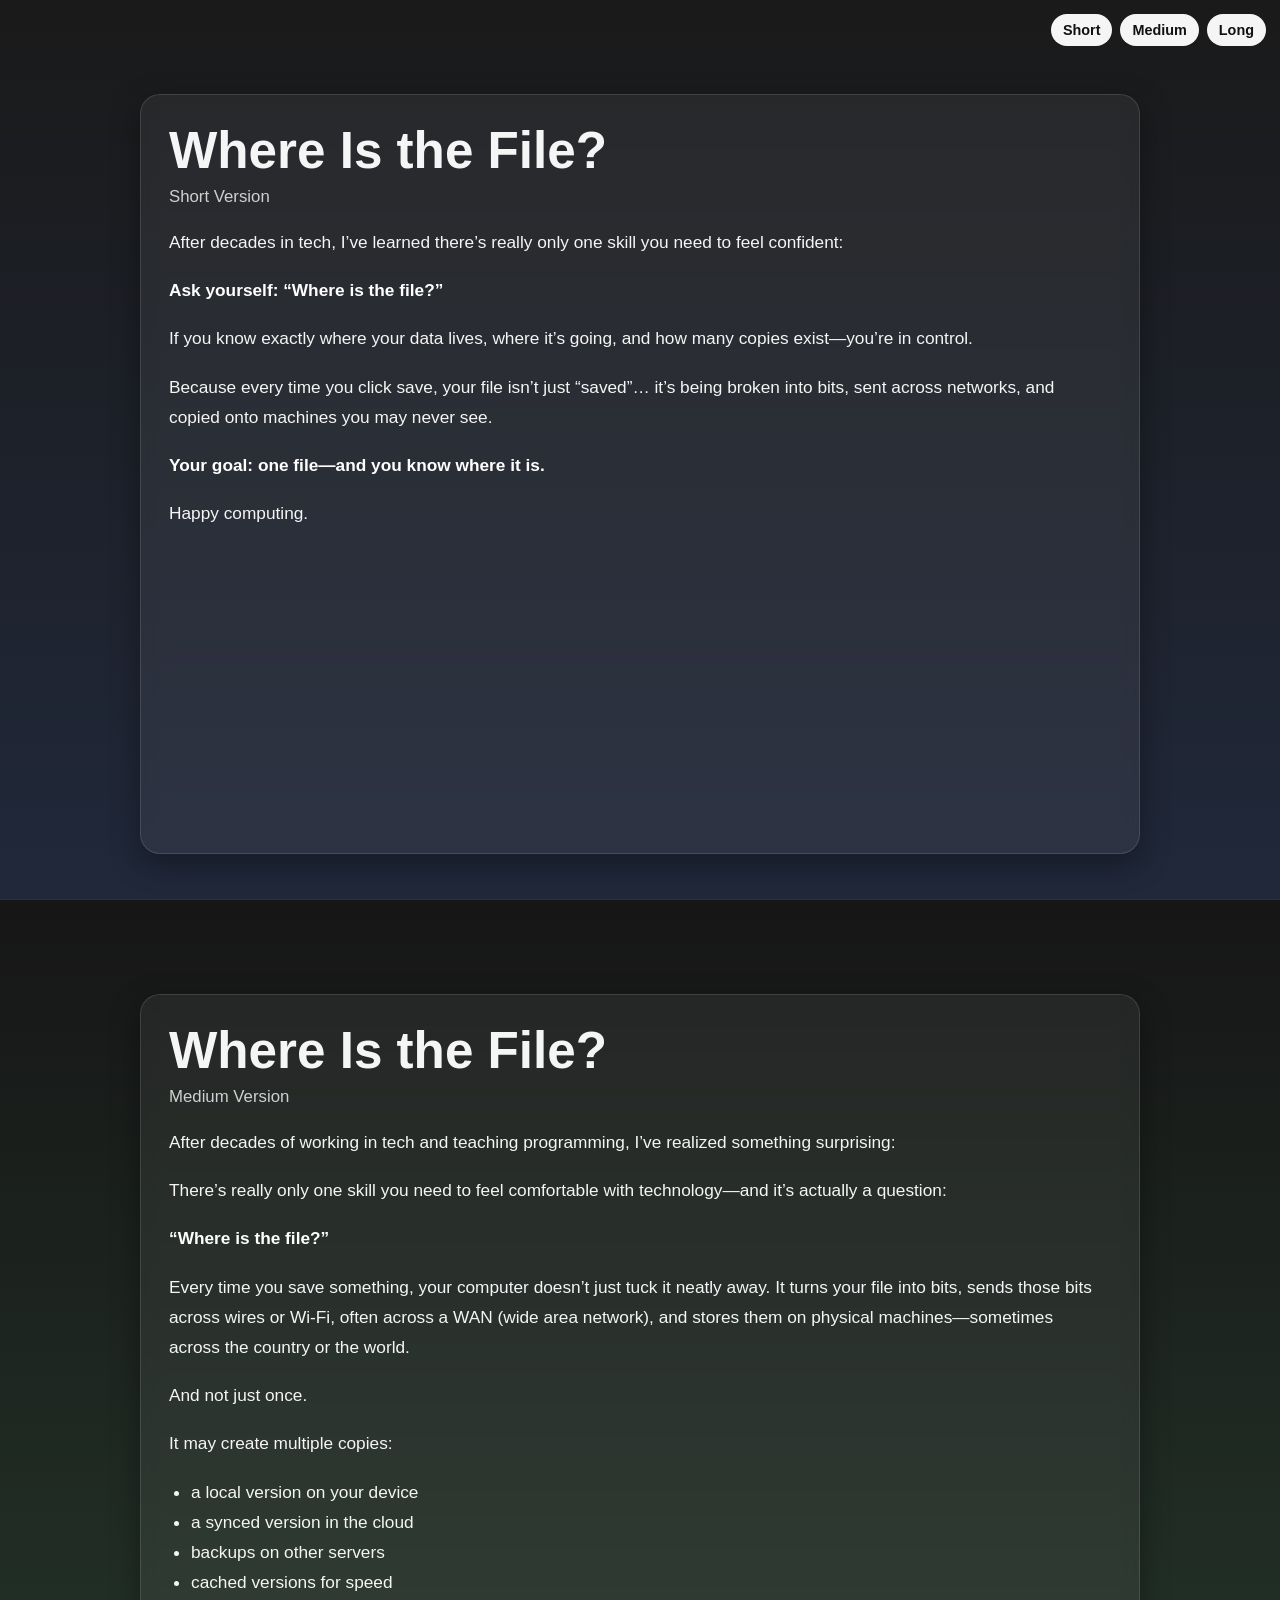
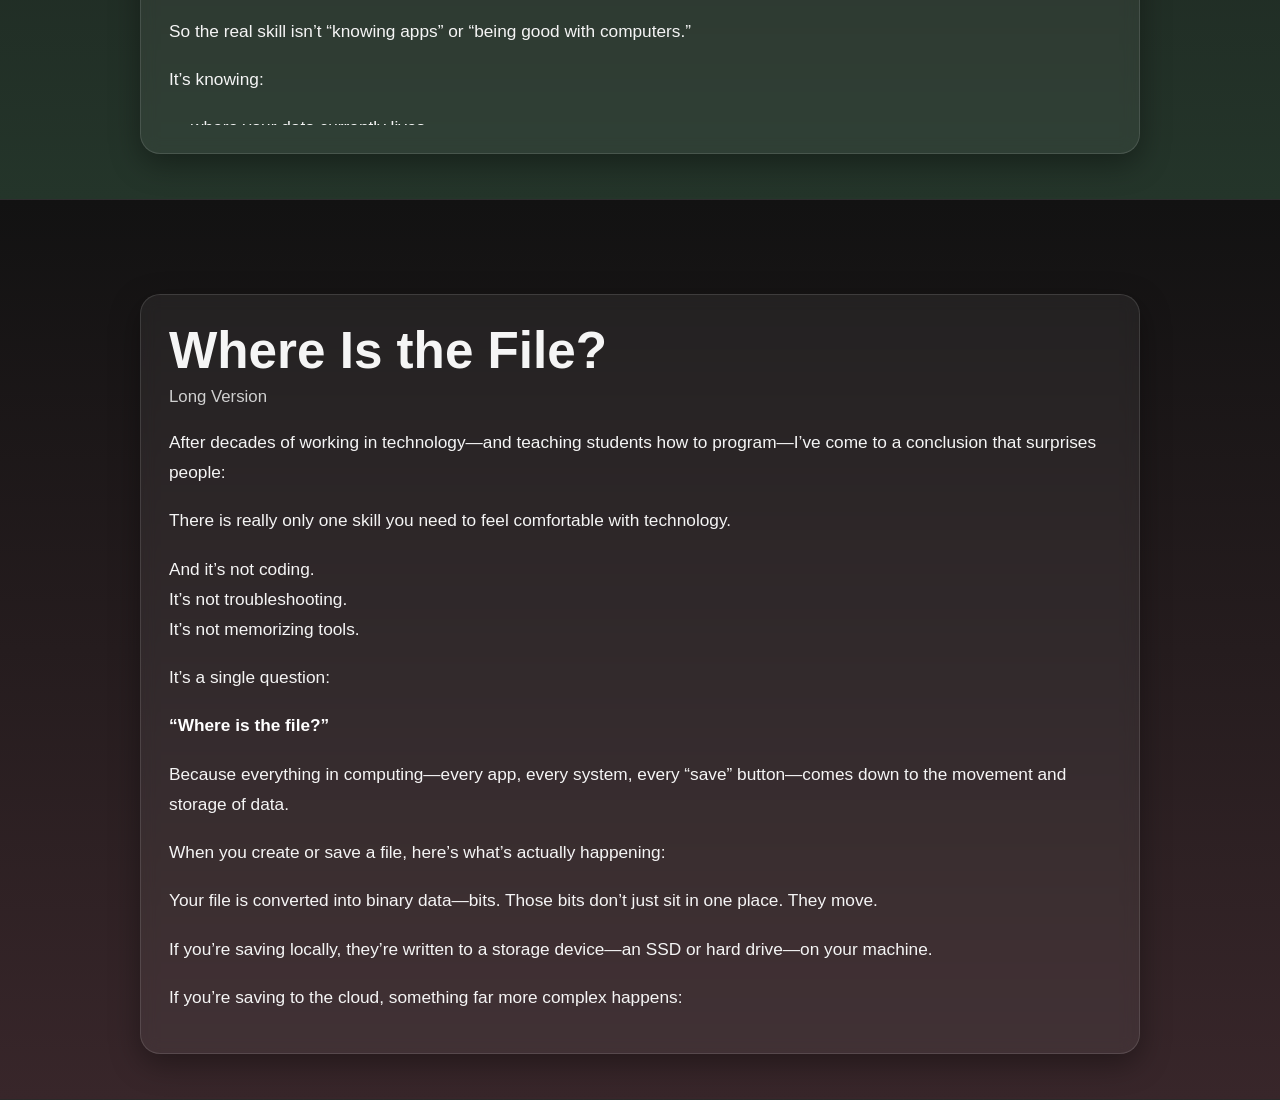
==== index.html @ da5f330f "Add index.html with content and styling This HTML file contains a structured layout with three secti" ====
<!DOCTYPE html>
<html lang="en">
<head>
  <meta charset="UTF-8" />
  <meta name="viewport" content="width=device-width, initial-scale=1.0" />
  <title>Where Is the File?</title>
  <style>
    * {
      box-sizing: border-box;
    }

    html, body {
      margin: 0;
      padding: 0;
      font-family: Arial, Helvetica, sans-serif;
      background: #111;
      color: #f5f5f5;
      scroll-behavior: smooth;
    }

    body {
      overflow-x: hidden;
    }

    .nav {
      position: fixed;
      top: 14px;
      right: 14px;
      z-index: 1000;
      display: flex;
      gap: 8px;
      flex-wrap: wrap;
    }

    .nav a {
      text-decoration: none;
      color: #111;
      background: #f5f5f5;
      padding: 8px 12px;
      border-radius: 999px;
      font-size: 0.9rem;
      font-weight: bold;
    }

    .slide {
      min-height: 100vh;
      padding: 80px 24px 32px;
      display: flex;
      align-items: center;
      justify-content: center;
      border-bottom: 1px solid rgba(255,255,255,0.1);
    }

    .card {
      width: min(1000px, 100%);
      height: calc(100vh - 140px);
      background: rgba(255,255,255,0.06);
      border: 1px solid rgba(255,255,255,0.12);
      border-radius: 20px;
      padding: 28px;
      display: flex;
      flex-direction: column;
      box-shadow: 0 10px 30px rgba(0,0,0,0.35);
      backdrop-filter: blur(8px);
    }

    h1 {
      margin: 0 0 8px;
      font-size: clamp(2rem, 4vw, 3.2rem);
      line-height: 1.1;
    }

    h2 {
      margin: 0 0 20px;
      font-size: 1.05rem;
      font-weight: normal;
      color: #d0d0d0;
    }

    .text-box {
      flex: 1;
      overflow-y: auto;
      padding-right: 10px;
      font-size: 1.08rem;
      line-height: 1.75;
    }

    .text-box p,
    .text-box ul {
      margin: 0 0 18px;
    }

    .text-box ul {
      padding-left: 22px;
    }

    .accent {
      font-weight: bold;
      color: #ffffff;
    }

    #slide1 { background: linear-gradient(180deg, #1a1a1a 0%, #20283a 100%); }
    #slide2 { background: linear-gradient(180deg, #161616 0%, #24352a 100%); }
    #slide3 { background: linear-gradient(180deg, #121212 0%, #38262a 100%); }

    @media (max-width: 700px) {
      .slide {
        padding: 72px 14px 20px;
      }

      .card {
        height: calc(100vh - 105px);
        padding: 20px;
        border-radius: 16px;
      }

      .text-box {
        font-size: 1rem;
        line-height: 1.65;
      }

      .nav {
        top: 10px;
        right: 10px;
        left: 10px;
        justify-content: center;
      }
    }
  </style>
</head>
<body>
  <div class="nav">
    <a href="#slide1">Short</a>
    <a href="#slide2">Medium</a>
    <a href="#slide3">Long</a>
  </div>

  <section class="slide" id="slide1">
    <div class="card">
      <h1>Where Is the File?</h1>
      <h2>Short Version</h2>
      <div class="text-box">
        <p>After decades in tech, I’ve learned there’s really only one skill you need to feel confident:</p>

        <p class="accent">Ask yourself: “Where is the file?”</p>

        <p>If you know exactly where your data lives, where it’s going, and how many copies exist—you’re in control.</p>

        <p>Because every time you click save, your file isn’t just “saved”… it’s being broken into bits, sent across networks, and copied onto machines you may never see.</p>

        <p class="accent">Your goal: one file—and you know where it is.</p>

        <p>Happy computing.</p>
      </div>
    </div>
  </section>

  <section class="slide" id="slide2">
    <div class="card">
      <h1>Where Is the File?</h1>
      <h2>Medium Version</h2>
      <div class="text-box">
        <p>After decades of working in tech and teaching programming, I’ve realized something surprising:</p>

        <p>There’s really only one skill you need to feel comfortable with technology—and it’s actually a question:</p>

        <p class="accent">“Where is the file?”</p>

        <p>Every time you save something, your computer doesn’t just tuck it neatly away. It turns your file into bits, sends those bits across wires or Wi-Fi, often across a WAN (wide area network), and stores them on physical machines—sometimes across the country or the world.</p>

        <p>And not just once.</p>

        <p>It may create multiple copies:</p>
        <ul>
          <li>a local version on your device</li>
          <li>a synced version in the cloud</li>
          <li>backups on other servers</li>
          <li>cached versions for speed</li>
        </ul>

        <p>So the real skill isn’t “knowing apps” or “being good with computers.”</p>

        <p>It’s knowing:</p>
        <ul>
          <li>where your data currently lives</li>
          <li>where it will be stored next</li>
          <li>how many copies exist</li>
        </ul>

        <p>Because once copies multiply without your awareness, control disappears.</p>

        <p class="accent">The goal is simple: one file—and you know exactly where it is.</p>

        <p>Happy computing.</p>
      </div>
    </div>
  </section>

  <section class="slide" id="slide3">
    <div class="card">
      <h1>Where Is the File?</h1>
      <h2>Long Version</h2>
      <div class="text-box">
        <p>After decades of working in technology—and teaching students how to program—I’ve come to a conclusion that surprises people:</p>

        <p>There is really only one skill you need to feel comfortable with technology.</p>

        <p>And it’s not coding.<br>
        It’s not troubleshooting.<br>
        It’s not memorizing tools.</p>

        <p>It’s a single question:</p>

        <p class="accent">“Where is the file?”</p>

        <p>Because everything in computing—every app, every system, every “save” button—comes down to the movement and storage of data.</p>

        <p>When you create or save a file, here’s what’s actually happening:</p>

        <p>Your file is converted into binary data—bits. Those bits don’t just sit in one place. They move.</p>

        <p>If you’re saving locally, they’re written to a storage device—an SSD or hard drive—on your machine.</p>

        <p>If you’re saving to the cloud, something far more complex happens:</p>
        <ul>
          <li>Your file is broken into packets</li>
          <li>Those packets are sent across your local network</li>
          <li>Then across a WAN—possibly across cities, states, or continents</li>
          <li>They are reassembled on a remote server</li>
          <li>That server may immediately replicate your file across multiple data centers</li>
          <li>Additional systems may cache, index, or back it up</li>
        </ul>

        <p>Within seconds, your “one file” may exist in several places:</p>
        <ul>
          <li>your device</li>
          <li>a cloud server</li>
          <li>a backup server</li>
          <li>a redundancy system</li>
          <li>maybe even a temporary cache somewhere in between</li>
        </ul>

        <p>And yet, from your perspective, it still looks like a single file.</p>

        <p>This illusion is where confusion—and risk—begins.</p>

        <p>Because once you lose track of:</p>
        <ul>
          <li>where the file actually lives</li>
          <li>which version is the “real” one</li>
          <li>how many copies exist</li>
        </ul>

        <p>you lose control.</p>

        <p>You overwrite the wrong version.<br>
        You delete one copy, thinking it’s the only one.<br>
        Or worse—you assume something is saved when it isn’t.</p>

        <p>So the true skill in technology is awareness.</p>

        <p>Not surface-level usage—but spatial and conceptual awareness of your data:</p>
        <ul>
          <li>Where is it right now?</li>
          <li>Where is it going next?</li>
          <li>How many versions or copies exist?</li>
          <li>Which one is the source of truth?</li>
        </ul>

        <p>If you can answer those questions confidently, you are no longer guessing—you are operating with intent.</p>

        <p>And that leads to a simple philosophy:</p>

        <p class="accent">Your goal: Keep it to one file—and know exactly where it is.</p>

        <p>Everything else—apps, platforms, systems—is just a layer on top of that truth.</p>

        <p>Happy computing.</p>
      </div>
    </div>
  </section>
</body>
</html>
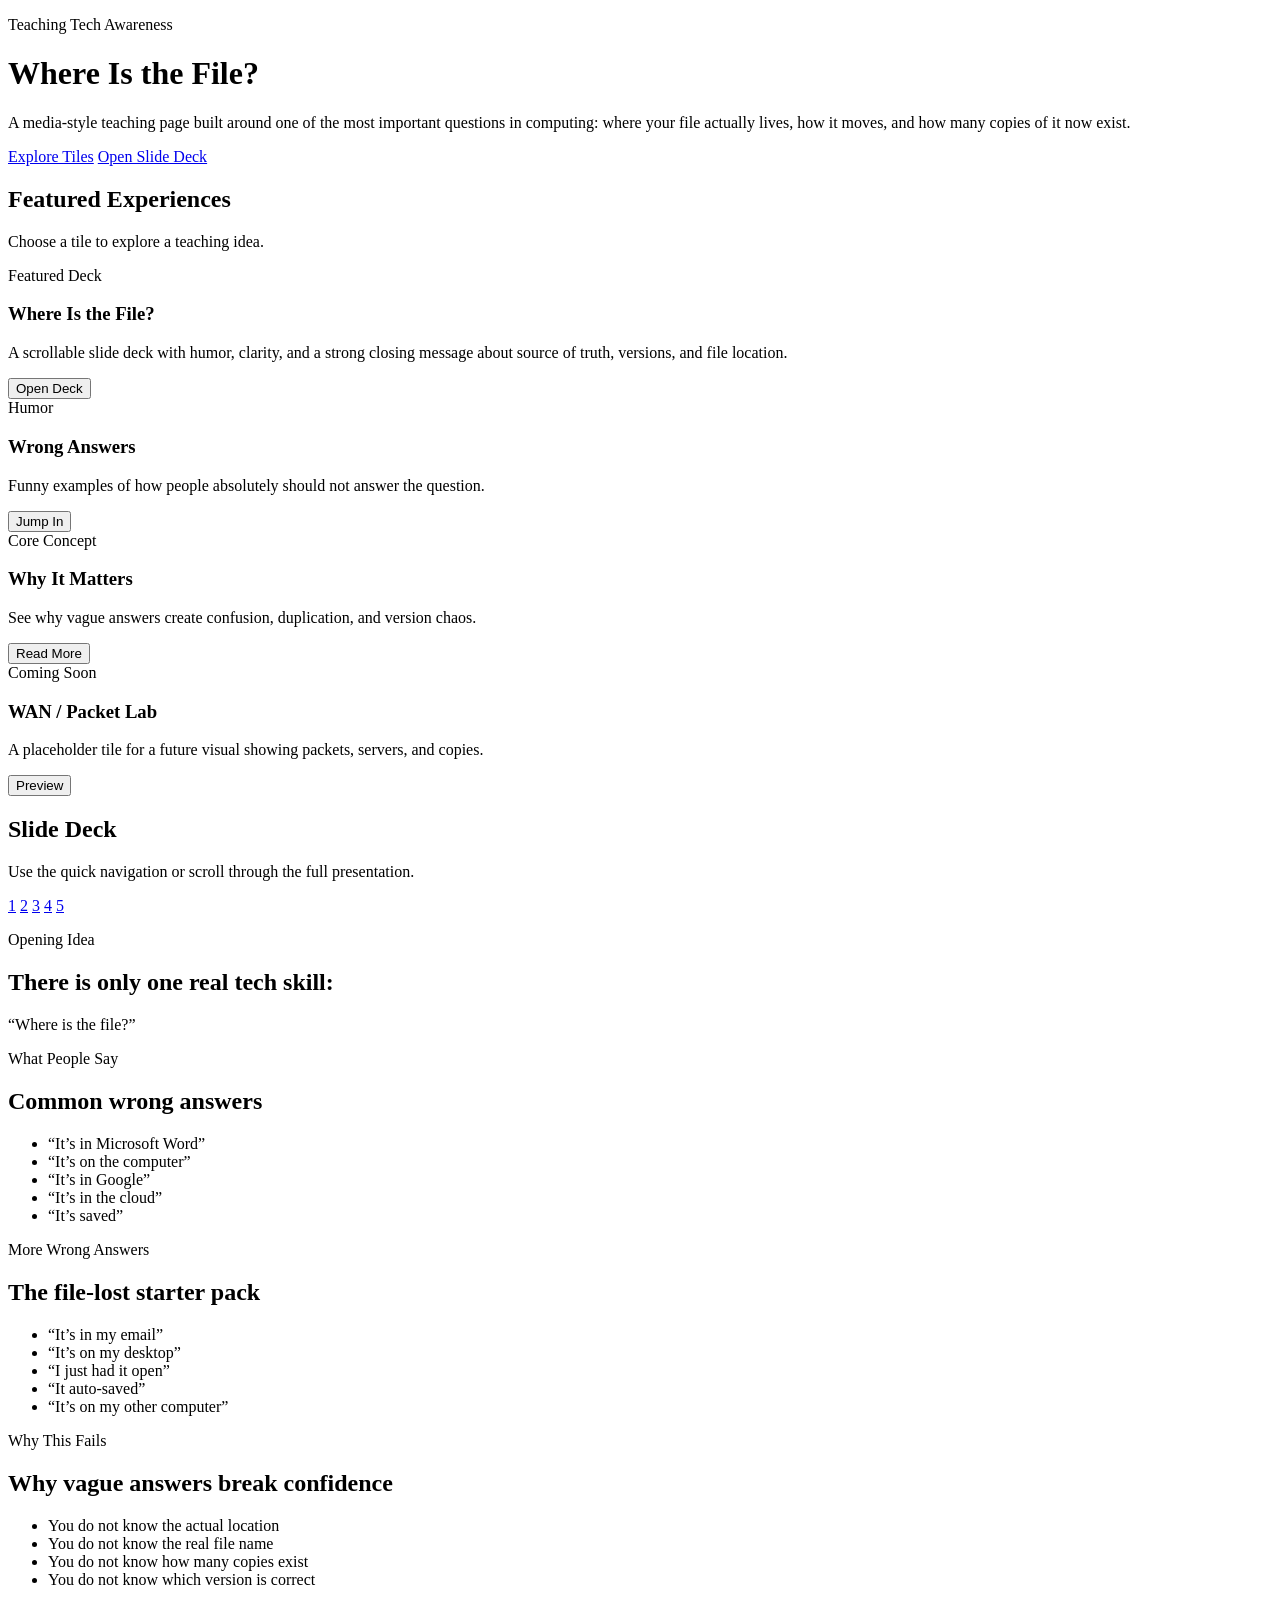
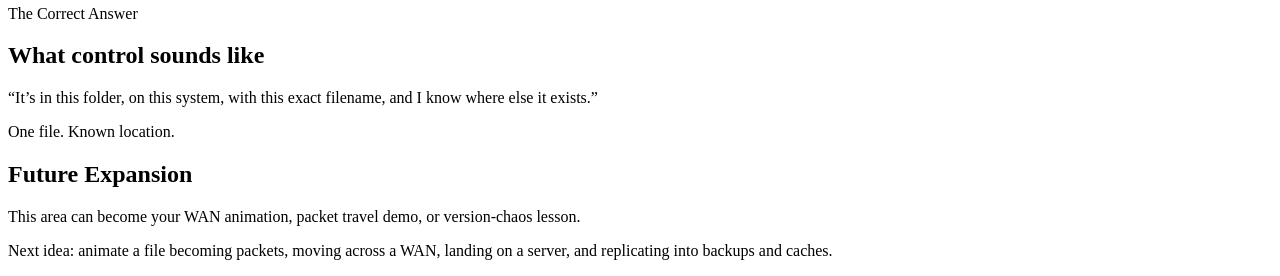
==== commit eaf290c8: "Update index.html" ====
--- a/index.html
+++ b/index.html
@@ -4,280 +4,167 @@
   <meta charset="UTF-8" />
   <meta name="viewport" content="width=device-width, initial-scale=1.0" />
   <title>Where Is the File?</title>
-  <style>
-    * {
-      box-sizing: border-box;
-    }
-
-    html, body {
-      margin: 0;
-      padding: 0;
-      font-family: Arial, Helvetica, sans-serif;
-      background: #111;
-      color: #f5f5f5;
-      scroll-behavior: smooth;
-    }
-
-    body {
-      overflow-x: hidden;
-    }
-
-    .nav {
-      position: fixed;
-      top: 14px;
-      right: 14px;
-      z-index: 1000;
-      display: flex;
-      gap: 8px;
-      flex-wrap: wrap;
-    }
-
-    .nav a {
-      text-decoration: none;
-      color: #111;
-      background: #f5f5f5;
-      padding: 8px 12px;
-      border-radius: 999px;
-      font-size: 0.9rem;
-      font-weight: bold;
-    }
-
-    .slide {
-      min-height: 100vh;
-      padding: 80px 24px 32px;
-      display: flex;
-      align-items: center;
-      justify-content: center;
-      border-bottom: 1px solid rgba(255,255,255,0.1);
-    }
-
-    .card {
-      width: min(1000px, 100%);
-      height: calc(100vh - 140px);
-      background: rgba(255,255,255,0.06);
-      border: 1px solid rgba(255,255,255,0.12);
-      border-radius: 20px;
-      padding: 28px;
-      display: flex;
-      flex-direction: column;
-      box-shadow: 0 10px 30px rgba(0,0,0,0.35);
-      backdrop-filter: blur(8px);
-    }
-
-    h1 {
-      margin: 0 0 8px;
-      font-size: clamp(2rem, 4vw, 3.2rem);
-      line-height: 1.1;
-    }
-
-    h2 {
-      margin: 0 0 20px;
-      font-size: 1.05rem;
-      font-weight: normal;
-      color: #d0d0d0;
-    }
-
-    .text-box {
-      flex: 1;
-      overflow-y: auto;
-      padding-right: 10px;
-      font-size: 1.08rem;
-      line-height: 1.75;
-    }
-
-    .text-box p,
-    .text-box ul {
-      margin: 0 0 18px;
-    }
-
-    .text-box ul {
-      padding-left: 22px;
-    }
-
-    .accent {
-      font-weight: bold;
-      color: #ffffff;
-    }
-
-    #slide1 { background: linear-gradient(180deg, #1a1a1a 0%, #20283a 100%); }
-    #slide2 { background: linear-gradient(180deg, #161616 0%, #24352a 100%); }
-    #slide3 { background: linear-gradient(180deg, #121212 0%, #38262a 100%); }
-
-    @media (max-width: 700px) {
-      .slide {
-        padding: 72px 14px 20px;
-      }
-
-      .card {
-        height: calc(100vh - 105px);
-        padding: 20px;
-        border-radius: 16px;
-      }
-
-      .text-box {
-        font-size: 1rem;
-        line-height: 1.65;
-      }
-
-      .nav {
-        top: 10px;
-        right: 10px;
-        left: 10px;
-        justify-content: center;
-      }
-    }
-  </style>
+  <link rel="preconnect" href="https://fonts.googleapis.com" />
+  <link rel="preconnect" href="https://fonts.gstatic.com" crossorigin />
+  <link href="https://fonts.googleapis.com/css2?family=Inter:wght@400;500;600;700;800&display=swap" rel="stylesheet" />
+  <link rel="stylesheet" href="styles.css" />
 </head>
 <body>
-  <div class="nav">
-    <a href="#slide1">Short</a>
-    <a href="#slide2">Medium</a>
-    <a href="#slide3">Long</a>
-  </div>
-
-  <section class="slide" id="slide1">
-    <div class="card">
+  <header class="hero">
+    <div class="hero-overlay"></div>
+    <div class="hero-content">
+      <p class="eyebrow">Teaching Tech Awareness</p>
       <h1>Where Is the File?</h1>
-      <h2>Short Version</h2>
-      <div class="text-box">
-        <p>After decades in tech, I’ve learned there’s really only one skill you need to feel confident:</p>
-
-        <p class="accent">Ask yourself: “Where is the file?”</p>
-
-        <p>If you know exactly where your data lives, where it’s going, and how many copies exist—you’re in control.</p>
-
-        <p>Because every time you click save, your file isn’t just “saved”… it’s being broken into bits, sent across networks, and copied onto machines you may never see.</p>
-
-        <p class="accent">Your goal: one file—and you know where it is.</p>
-
-        <p>Happy computing.</p>
+      <p class="hero-text">
+        A media-style teaching page built around one of the most important questions in computing:
+        where your file actually lives, how it moves, and how many copies of it now exist.
+      </p>
+      <div class="hero-actions">
+        <a class="button button-primary" href="#featured">Explore Tiles</a>
+        <a class="button button-secondary" href="#deck">Open Slide Deck</a>
       </div>
     </div>
-  </section>
+  </header>
 
-  <section class="slide" id="slide2">
-    <div class="card">
-      <h1>Where Is the File?</h1>
-      <h2>Medium Version</h2>
-      <div class="text-box">
-        <p>After decades of working in tech and teaching programming, I’ve realized something surprising:</p>
+  <main>
+    <section class="section" id="featured">
+      <div class="section-header">
+        <h2>Featured Experiences</h2>
+        <p>Choose a tile to explore a teaching idea.</p>
+      </div>
 
-        <p>There’s really only one skill you need to feel comfortable with technology—and it’s actually a question:</p>
+      <div class="tile-grid">
+        <article class="tile featured-tile" data-target="deck">
+          <div class="tile-backdrop tile-backdrop-1"></div>
+          <div class="tile-content">
+            <span class="tile-tag">Featured Deck</span>
+            <h3>Where Is the File?</h3>
+            <p>
+              A scrollable slide deck with humor, clarity, and a strong closing message about
+              source of truth, versions, and file location.
+            </p>
+            <button class="tile-link">Open Deck</button>
+          </div>
+        </article>
 
-        <p class="accent">“Where is the file?”</p>
+        <article class="tile" data-target="wrong-answers">
+          <div class="tile-backdrop tile-backdrop-2"></div>
+          <div class="tile-content">
+            <span class="tile-tag">Humor</span>
+            <h3>Wrong Answers</h3>
+            <p>Funny examples of how people absolutely should not answer the question.</p>
+            <button class="tile-link">Jump In</button>
+          </div>
+        </article>
 
-        <p>Every time you save something, your computer doesn’t just tuck it neatly away. It turns your file into bits, sends those bits across wires or Wi-Fi, often across a WAN (wide area network), and stores them on physical machines—sometimes across the country or the world.</p>
+        <article class="tile" data-target="why-it-matters">
+          <div class="tile-backdrop tile-backdrop-3"></div>
+          <div class="tile-content">
+            <span class="tile-tag">Core Concept</span>
+            <h3>Why It Matters</h3>
+            <p>See why vague answers create confusion, duplication, and version chaos.</p>
+            <button class="tile-link">Read More</button>
+          </div>
+        </article>
 
-        <p>And not just once.</p>
+        <article class="tile" data-target="future-lab">
+          <div class="tile-backdrop tile-backdrop-4"></div>
+          <div class="tile-content">
+            <span class="tile-tag">Coming Soon</span>
+            <h3>WAN / Packet Lab</h3>
+            <p>A placeholder tile for a future visual showing packets, servers, and copies.</p>
+            <button class="tile-link">Preview</button>
+          </div>
+        </article>
+      </div>
+    </section>
 
-        <p>It may create multiple copies:</p>
-        <ul>
-          <li>a local version on your device</li>
-          <li>a synced version in the cloud</li>
-          <li>backups on other servers</li>
-          <li>cached versions for speed</li>
-        </ul>
+    <section class="section deck-section" id="deck">
+      <div class="section-header">
+        <h2>Slide Deck</h2>
+        <p>Use the quick navigation or scroll through the full presentation.</p>
+      </div>
 
-        <p>So the real skill isn’t “knowing apps” or “being good with computers.”</p>
+      <nav class="deck-nav">
+        <a href="#slide-1">1</a>
+        <a href="#slide-2">2</a>
+        <a href="#slide-3">3</a>
+        <a href="#slide-4">4</a>
+        <a href="#slide-5">5</a>
+      </nav>
 
-        <p>It’s knowing:</p>
-        <ul>
-          <li>where your data currently lives</li>
-          <li>where it will be stored next</li>
-          <li>how many copies exist</li>
-        </ul>
+      <section class="slide" id="slide-1">
+        <div class="slide-card">
+          <p class="slide-kicker">Opening Idea</p>
+          <h2>There is only one real tech skill:</h2>
+          <p class="slide-quote">“Where is the file?”</p>
+        </div>
+      </section>
 
-        <p>Because once copies multiply without your awareness, control disappears.</p>
+      <section class="slide" id="slide-2">
+        <div class="slide-card" id="wrong-answers">
+          <p class="slide-kicker">What People Say</p>
+          <h2>Common wrong answers</h2>
+          <ul>
+            <li>“It’s in Microsoft Word”</li>
+            <li>“It’s on the computer”</li>
+            <li>“It’s in Google”</li>
+            <li>“It’s in the cloud”</li>
+            <li>“It’s saved”</li>
+          </ul>
+        </div>
+      </section>
 
-        <p class="accent">The goal is simple: one file—and you know exactly where it is.</p>
+      <section class="slide" id="slide-3">
+        <div class="slide-card">
+          <p class="slide-kicker">More Wrong Answers</p>
+          <h2>The file-lost starter pack</h2>
+          <ul>
+            <li>“It’s in my email”</li>
+            <li>“It’s on my desktop”</li>
+            <li>“I just had it open”</li>
+            <li>“It auto-saved”</li>
+            <li>“It’s on my other computer”</li>
+          </ul>
+        </div>
+      </section>
 
-        <p>Happy computing.</p>
+      <section class="slide" id="slide-4">
+        <div class="slide-card" id="why-it-matters">
+          <p class="slide-kicker">Why This Fails</p>
+          <h2>Why vague answers break confidence</h2>
+          <ul>
+            <li>You do not know the actual location</li>
+            <li>You do not know the real file name</li>
+            <li>You do not know how many copies exist</li>
+            <li>You do not know which version is correct</li>
+          </ul>
+        </div>
+      </section>
+
+      <section class="slide" id="slide-5">
+        <div class="slide-card">
+          <p class="slide-kicker">The Correct Answer</p>
+          <h2>What control sounds like</h2>
+          <p class="slide-quote small-quote">
+            “It’s in this folder, on this system, with this exact filename, and I know where else it exists.”
+          </p>
+          <p class="closing-line">One file. Known location.</p>
+        </div>
+      </section>
+    </section>
+
+    <section class="section" id="future-lab">
+      <div class="section-header">
+        <h2>Future Expansion</h2>
+        <p>This area can become your WAN animation, packet travel demo, or version-chaos lesson.</p>
       </div>
-    </div>
-  </section>
+      <div class="placeholder-panel">
+        <p>Next idea: animate a file becoming packets, moving across a WAN, landing on a server, and replicating into backups and caches.</p>
+      </div>
+    </section>
+  </main>
 
-  <section class="slide" id="slide3">
-    <div class="card">
-      <h1>Where Is the File?</h1>
-      <h2>Long Version</h2>
-      <div class="text-box">
-        <p>After decades of working in technology—and teaching students how to program—I’ve come to a conclusion that surprises people:</p>
-
-        <p>There is really only one skill you need to feel comfortable with technology.</p>
-
-        <p>And it’s not coding.<br>
-        It’s not troubleshooting.<br>
-        It’s not memorizing tools.</p>
-
-        <p>It’s a single question:</p>
-
-        <p class="accent">“Where is the file?”</p>
-
-        <p>Because everything in computing—every app, every system, every “save” button—comes down to the movement and storage of data.</p>
-
-        <p>When you create or save a file, here’s what’s actually happening:</p>
-
-        <p>Your file is converted into binary data—bits. Those bits don’t just sit in one place. They move.</p>
-
-        <p>If you’re saving locally, they’re written to a storage device—an SSD or hard drive—on your machine.</p>
-
-        <p>If you’re saving to the cloud, something far more complex happens:</p>
-        <ul>
-          <li>Your file is broken into packets</li>
-          <li>Those packets are sent across your local network</li>
-          <li>Then across a WAN—possibly across cities, states, or continents</li>
-          <li>They are reassembled on a remote server</li>
-          <li>That server may immediately replicate your file across multiple data centers</li>
-          <li>Additional systems may cache, index, or back it up</li>
-        </ul>
-
-        <p>Within seconds, your “one file” may exist in several places:</p>
-        <ul>
-          <li>your device</li>
-          <li>a cloud server</li>
-          <li>a backup server</li>
-          <li>a redundancy system</li>
-          <li>maybe even a temporary cache somewhere in between</li>
-        </ul>
-
-        <p>And yet, from your perspective, it still looks like a single file.</p>
-
-        <p>This illusion is where confusion—and risk—begins.</p>
-
-        <p>Because once you lose track of:</p>
-        <ul>
-          <li>where the file actually lives</li>
-          <li>which version is the “real” one</li>
-          <li>how many copies exist</li>
-        </ul>
-
-        <p>you lose control.</p>
-
-        <p>You overwrite the wrong version.<br>
-        You delete one copy, thinking it’s the only one.<br>
-        Or worse—you assume something is saved when it isn’t.</p>
-
-        <p>So the true skill in technology is awareness.</p>
-
-        <p>Not surface-level usage—but spatial and conceptual awareness of your data:</p>
-        <ul>
-          <li>Where is it right now?</li>
-          <li>Where is it going next?</li>
-          <li>How many versions or copies exist?</li>
-          <li>Which one is the source of truth?</li>
-        </ul>
-
-        <p>If you can answer those questions confidently, you are no longer guessing—you are operating with intent.</p>
-
-        <p>And that leads to a simple philosophy:</p>
-
-        <p class="accent">Your goal: Keep it to one file—and know exactly where it is.</p>
-
-        <p>Everything else—apps, platforms, systems—is just a layer on top of that truth.</p>
-
-        <p>Happy computing.</p>
-      </div>
-    </div>
-  </section>
+  <script src="script.js"></script>
 </body>
 </html>
